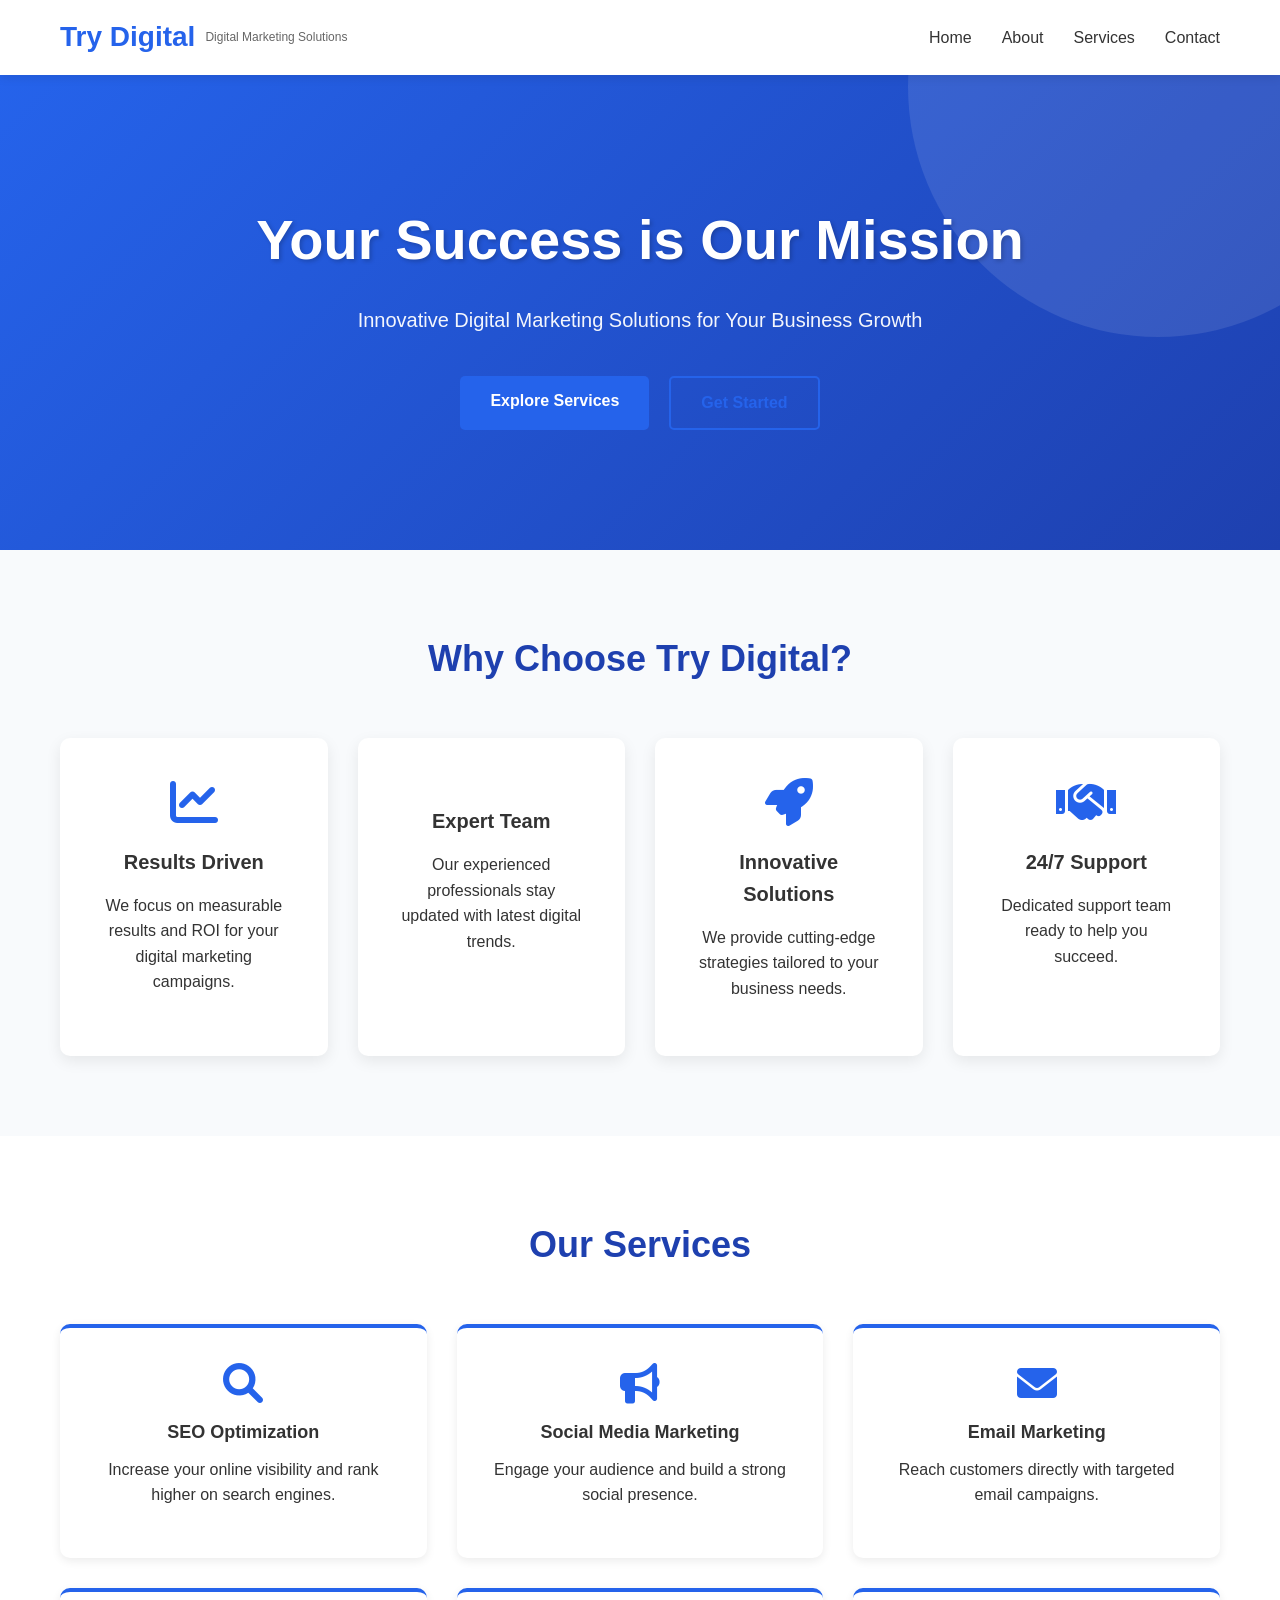
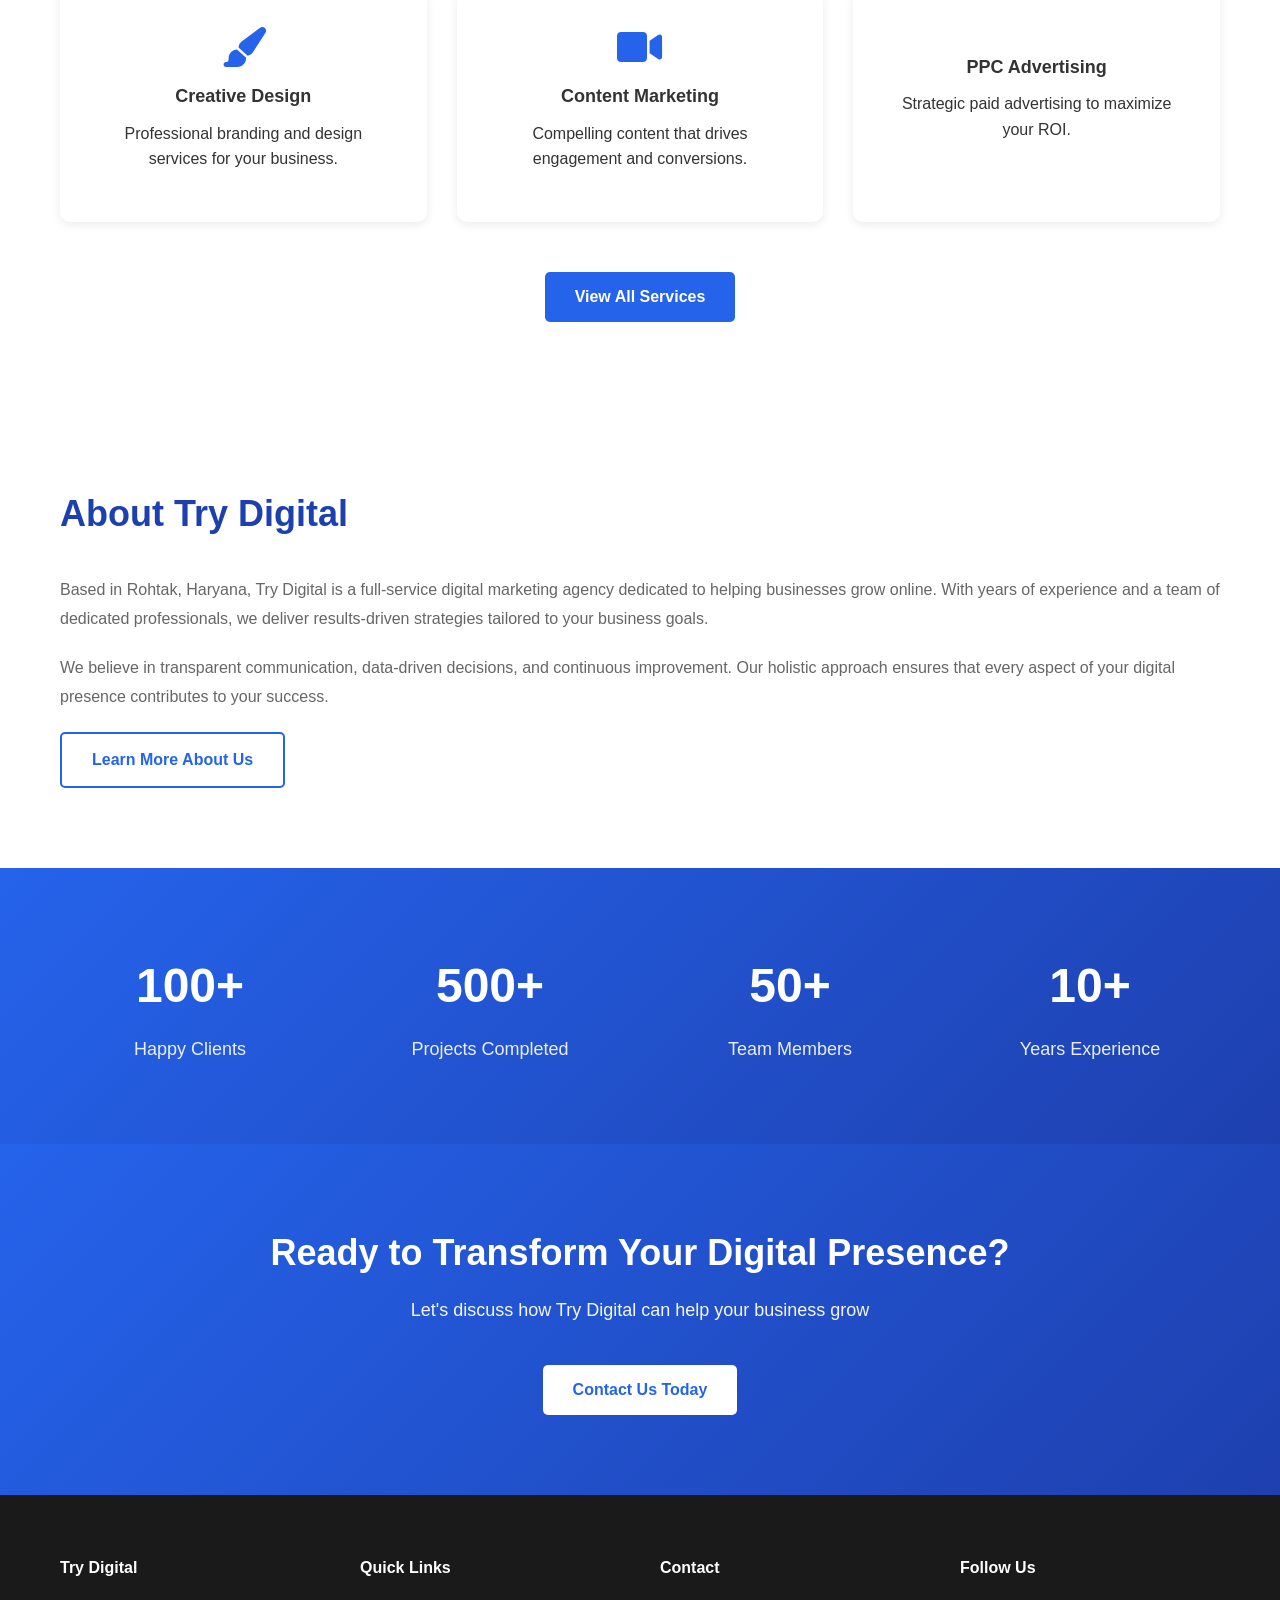
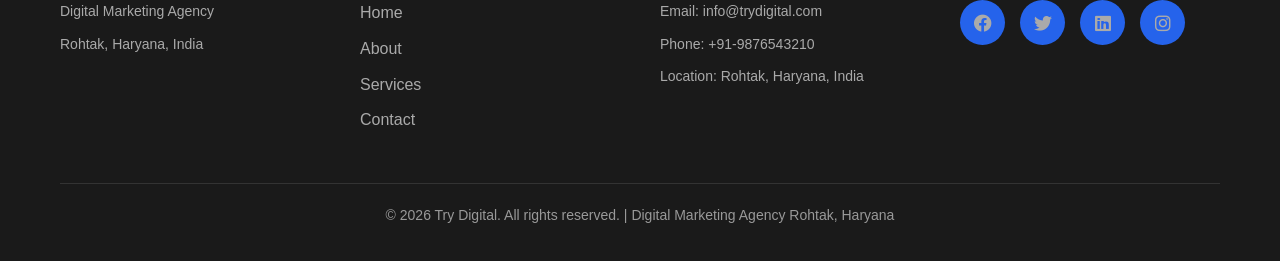
==== index.html @ 7d0ae7ed "Created files for Try Digital" ====
<!DOCTYPE html>
<html lang="en">
<head>
    <meta charset="UTF-8">
    <meta name="viewport" content="width=device-width, initial-scale=1.0">
    <title>Try Digital - Digital Marketing Agency Rohtak, Haryana</title>
    <link rel="stylesheet" href="styles.css">
    <link rel="stylesheet" href="https://cdnjs.cloudflare.com/ajax/libs/font-awesome/6.0.0/css/all.min.css">
</head>
<body>
    <!-- Navigation Bar -->
    <nav class="navbar">
        <div class="container">
            <div class="nav-content">
                <div class="logo">
                    <h1>Try Digital</h1>
                    <p class="tagline">Digital Marketing Solutions</p>
                </div>
                <ul class="nav-links">
                    <li><a href="index.html" class="active">Home</a></li>
                    <li><a href="about.html">About</a></li>
                    <li><a href="services.html">Services</a></li>
                    <li><a href="contact.html">Contact</a></li>
                </ul>
            </div>
        </div>
    </nav>

    <!-- Hero Section -->
    <section class="hero">
        <div class="hero-content">
            <h2>Your Success is Our Mission</h2>
            <p>Innovative Digital Marketing Solutions for Your Business Growth</p>
            <div class="hero-buttons">
                <a href="services.html" class="btn btn-primary">Explore Services</a>
                <a href="contact.html" class="btn btn-secondary">Get Started</a>
            </div>
        </div>
    </section>

    <!-- Features Section -->
    <section class="features">
        <div class="container">
            <h2>Why Choose Try Digital?</h2>
            <div class="features-grid">
                <div class="feature-card">
                    <i class="fas fa-chart-line"></i>
                    <h3>Results Driven</h3>
                    <p>We focus on measurable results and ROI for your digital marketing campaigns.</p>
                </div>
                <div class="feature-card">
                    <i class="fas fa-team"></i>
                    <h3>Expert Team</h3>
                    <p>Our experienced professionals stay updated with latest digital trends.</p>
                </div>
                <div class="feature-card">
                    <i class="fas fa-rocket"></i>
                    <h3>Innovative Solutions</h3>
                    <p>We provide cutting-edge strategies tailored to your business needs.</p>
                </div>
                <div class="feature-card">
                    <i class="fas fa-handshake"></i>
                    <h3>24/7 Support</h3>
                    <p>Dedicated support team ready to help you succeed.</p>
                </div>
            </div>
        </div>
    </section>

    <!-- Services Preview Section -->
    <section class="services-preview">
        <div class="container">
            <h2>Our Services</h2>
            <div class="services-grid">
                <div class="service-item">
                    <i class="fas fa-search"></i>
                    <h3>SEO Optimization</h3>
                    <p>Increase your online visibility and rank higher on search engines.</p>
                </div>
                <div class="service-item">
                    <i class="fas fa-bullhorn"></i>
                    <h3>Social Media Marketing</h3>
                    <p>Engage your audience and build a strong social presence.</p>
                </div>
                <div class="service-item">
                    <i class="fas fa-envelope"></i>
                    <h3>Email Marketing</h3>
                    <p>Reach customers directly with targeted email campaigns.</p>
                </div>
                <div class="service-item">
                    <i class="fas fa-paint-brush"></i>
                    <h3>Creative Design</h3>
                    <p>Professional branding and design services for your business.</p>
                </div>
                <div class="service-item">
                    <i class="fas fa-video"></i>
                    <h3>Content Marketing</h3>
                    <p>Compelling content that drives engagement and conversions.</p>
                </div>
                <div class="service-item">
                    <i class="fas fa-ads"></i>
                    <h3>PPC Advertising</h3>
                    <p>Strategic paid advertising to maximize your ROI.</p>
                </div>
            </div>
            <div class="center-button">
                <a href="services.html" class="btn btn-primary">View All Services</a>
            </div>
        </div>
    </section>

    <!-- About Section -->
    <section class="about-preview">
        <div class="container">
            <div class="about-content">
                <div class="about-text">
                    <h2>About Try Digital</h2>
                    <p>Based in Rohtak, Haryana, Try Digital is a full-service digital marketing agency dedicated to helping businesses grow online. With years of experience and a team of dedicated professionals, we deliver results-driven strategies tailored to your business goals.</p>
                    <p>We believe in transparent communication, data-driven decisions, and continuous improvement. Our holistic approach ensures that every aspect of your digital presence contributes to your success.</p>
                    <a href="about.html" class="btn btn-secondary">Learn More About Us</a>
                </div>
            </div>
        </div>
    </section>

    <!-- Statistics Section -->
    <section class="stats">
        <div class="container">
            <div class="stats-grid">
                <div class="stat-item">
                    <h3>100+</h3>
                    <p>Happy Clients</p>
                </div>
                <div class="stat-item">
                    <h3>500+</h3>
                    <p>Projects Completed</p>
                </div>
                <div class="stat-item">
                    <h3>50+</h3>
                    <p>Team Members</p>
                </div>
                <div class="stat-item">
                    <h3>10+</h3>
                    <p>Years Experience</p>
                </div>
            </div>
        </div>
    </section>

    <!-- CTA Section -->
    <section class="cta">
        <div class="container">
            <h2>Ready to Transform Your Digital Presence?</h2>
            <p>Let's discuss how Try Digital can help your business grow</p>
            <a href="contact.html" class="btn btn-primary">Contact Us Today</a>
        </div>
    </section>

    <!-- Footer -->
    <footer class="footer">
        <div class="container">
            <div class="footer-content">
                <div class="footer-section">
                    <h4>Try Digital</h4>
                    <p>Digital Marketing Agency</p>
                    <p>Rohtak, Haryana, India</p>
                </div>
                <div class="footer-section">
                    <h4>Quick Links</h4>
                    <ul>
                        <li><a href="index.html">Home</a></li>
                        <li><a href="about.html">About</a></li>
                        <li><a href="services.html">Services</a></li>
                        <li><a href="contact.html">Contact</a></li>
                    </ul>
                </div>
                <div class="footer-section">
                    <h4>Contact</h4>
                    <p>Email: info@trydigital.com</p>
                    <p>Phone: +91-9876543210</p>
                    <p>Location: Rohtak, Haryana, India</p>
                </div>
                <div class="footer-section">
                    <h4>Follow Us</h4>
                    <div class="social-links">
                        <a href="#"><i class="fab fa-facebook"></i></a>
                        <a href="#"><i class="fab fa-twitter"></i></a>
                        <a href="#"><i class="fab fa-linkedin"></i></a>
                        <a href="#"><i class="fab fa-instagram"></i></a>
                    </div>
                </div>
            </div>
            <div class="footer-bottom">
                <p>&copy; 2026 Try Digital. All rights reserved. | Digital Marketing Agency Rohtak, Haryana</p>
            </div>
        </div>
    </footer>

    <script src="script.js"></script>
</body>
</html>
---- styles.css ----
/* ===== Global Styles ===== */
* {
    margin: 0;
    padding: 0;
    box-sizing: border-box;
}

:root {
    --primary-color: #2563eb;
    --secondary-color: #1e40af;
    --text-color: #333;
    --light-bg: #f8fafc;
    --border-color: #e2e8f0;
    --success-color: #10b981;
    --font-family: 'Segoe UI', Tahoma, Geneva, Verdana, sans-serif;
}

html {
    scroll-behavior: smooth;
}

body {
    font-family: var(--font-family);
    color: var(--text-color);
    line-height: 1.6;
    overflow-x: hidden;
}

.container {
    max-width: 1200px;
    margin: 0 auto;
    padding: 0 20px;
}

/* ===== Typography ===== */
h1, h2, h3, h4, h5, h6 {
    font-weight: 700;
    margin-bottom: 10px;
    color: var(--text-color);
}

h1 {
    font-size: 48px;
    margin-bottom: 20px;
}

h2 {
    font-size: 36px;
    text-align: center;
    margin-bottom: 40px;
    color: var(--secondary-color);
}

h3 {
    font-size: 24px;
}

p {
    margin-bottom: 15px;
}

/* ===== Buttons ===== */
.btn {
    display: inline-block;
    padding: 12px 30px;
    font-size: 16px;
    font-weight: 600;
    border-radius: 5px;
    text-decoration: none;
    cursor: pointer;
    transition: all 0.3s ease;
    border: none;
    text-align: center;
}

.btn-primary {
    background-color: var(--primary-color);
    color: white;
}

.btn-primary:hover {
    background-color: var(--secondary-color);
    transform: translateY(-2px);
    box-shadow: 0 10px 20px rgba(37, 99, 235, 0.3);
}

.btn-secondary {
    background-color: transparent;
    color: var(--primary-color);
    border: 2px solid var(--primary-color);
}

.btn-secondary:hover {
    background-color: var(--primary-color);
    color: white;
}

/* ===== Navigation Bar ===== */
.navbar {
    background-color: white;
    box-shadow: 0 2px 10px rgba(0, 0, 0, 0.1);
    position: sticky;
    top: 0;
    z-index: 1000;
}

.nav-content {
    display: flex;
    justify-content: space-between;
    align-items: center;
    padding: 15px 0;
}

.logo {
    display: flex;
    align-items: center;
    gap: 10px;
}

.logo h1 {
    font-size: 28px;
    color: var(--primary-color);
    margin: 0;
}

.tagline {
    font-size: 12px;
    color: #666;
    margin: 0;
}

.nav-links {
    display: flex;
    list-style: none;
    gap: 30px;
}

.nav-links a {
    text-decoration: none;
    color: var(--text-color);
    font-weight: 500;
    transition: color 0.3s ease;
    position: relative;
}

.nav-links a:hover,
.nav-links a.active {
    color: var(--primary-color);
}

.nav-links a.active::after {
    content: '';
    position: absolute;
    bottom: -5px;
    left: 0;
    width: 100%;
    height: 2px;
    background-color: var(--primary-color);
}

/* ===== Hero Section ===== */
.hero {
    background: linear-gradient(135deg, var(--primary-color) 0%, var(--secondary-color) 100%);
    color: white;
    padding: 120px 0;
    text-align: center;
    position: relative;
    overflow: hidden;
}

.hero::before {
    content: '';
    position: absolute;
    top: -50%;
    right: -10%;
    width: 500px;
    height: 500px;
    background: rgba(255, 255, 255, 0.1);
    border-radius: 50%;
}

.hero-content {
    position: relative;
    z-index: 2;
}

.hero h2 {
    font-size: 56px;
    color: white;
    margin-bottom: 20px;
    text-shadow: 2px 2px 4px rgba(0, 0, 0, 0.2);
}

.hero p {
    font-size: 20px;
    margin-bottom: 40px;
    color: rgba(255, 255, 255, 0.95);
}

.hero-buttons {
    display: flex;
    gap: 20px;
    justify-content: center;
    flex-wrap: wrap;
}

/* ===== Page Header ===== */
.page-header {
    background: linear-gradient(135deg, var(--primary-color) 0%, var(--secondary-color) 100%);
    color: white;
    padding: 60px 0;
    text-align: center;
}

.page-header h1 {
    color: white;
    margin-bottom: 10px;
}

.page-header p {
    font-size: 18px;
    color: rgba(255, 255, 255, 0.9);
}

/* ===== Features Section ===== */
.features {
    padding: 80px 0;
    background-color: var(--light-bg);
}

.features-grid {
    display: grid;
    grid-template-columns: repeat(auto-fit, minmax(250px, 1fr));
    gap: 30px;
    margin-top: 50px;
}

.feature-card {
    background: white;
    padding: 40px;
    border-radius: 10px;
    text-align: center;
    box-shadow: 0 5px 15px rgba(0, 0, 0, 0.08);
    transition: all 0.3s ease;
}

.feature-card:hover {
    transform: translateY(-10px);
    box-shadow: 0 15px 30px rgba(0, 0, 0, 0.15);
}

.feature-card i {
    font-size: 48px;
    color: var(--primary-color);
    margin-bottom: 20px;
}

.feature-card h3 {
    margin-bottom: 15px;
    font-size: 20px;
}

/* ===== Services Preview Section ===== */
.services-preview {
    padding: 80px 0;
}

.services-grid {
    display: grid;
    grid-template-columns: repeat(auto-fit, minmax(280px, 1fr));
    gap: 30px;
    margin: 50px 0;
}

.service-item {
    background: white;
    padding: 35px;
    border-radius: 10px;
    text-align: center;
    box-shadow: 0 3px 10px rgba(0, 0, 0, 0.08);
    transition: all 0.3s ease;
    border-top: 4px solid var(--primary-color);
}

.service-item:hover {
    transform: translateY(-8px);
    box-shadow: 0 10px 25px rgba(0, 0, 0, 0.12);
}

.service-item i {
    font-size: 40px;
    color: var(--primary-color);
    margin-bottom: 15px;
}

.service-item h3 {
    font-size: 18px;
    margin-bottom: 10px;
}

.center-button {
    text-align: center;
    margin-top: 50px;
}

/* ===== Services Details Section ===== */
.services-details {
    padding: 80px 0;
    background-color: var(--light-bg);
}

.service-detail-card {
    background: white;
    padding: 40px;
    margin-bottom: 40px;
    border-radius: 10px;
    box-shadow: 0 3px 10px rgba(0, 0, 0, 0.08);
    border-left: 5px solid var(--primary-color);
}

.service-icon {
    font-size: 50px;
    color: var(--primary-color);
    margin-bottom: 20px;
}

.service-detail-card h3 {
    font-size: 24px;
    margin-bottom: 15px;
    color: var(--secondary-color);
}

.service-features {
    list-style: none;
    margin-top: 20px;
}

.service-features li {
    padding: 8px 0;
    color: #666;
}

.service-features i {
    color: var(--success-color);
    margin-right: 10px;
    font-size: 14px;
}

/* ===== About Section ===== */
.about-preview {
    padding: 80px 0;
}

.about-section {
    padding: 80px 0;
    background-color: var(--light-bg);
}

.about-grid {
    display: grid;
    grid-template-columns: 1fr 1fr;
    gap: 50px;
    align-items: center;
}

.about-text {
    line-height: 1.8;
}

.about-text h2 {
    text-align: left;
    margin-bottom: 30px;
}

.about-text p {
    color: #666;
    margin-bottom: 20px;
    font-size: 16px;
}

/* ===== Mission & Vision Section ===== */
.mission-vision {
    padding: 80px 0;
}

.mv-grid {
    display: grid;
    grid-template-columns: repeat(auto-fit, minmax(300px, 1fr));
    gap: 40px;
    margin-top: 50px;
}

.mv-card {
    background: linear-gradient(135deg, var(--primary-color), var(--secondary-color));
    color: white;
    padding: 40px;
    border-radius: 10px;
    text-align: center;
    box-shadow: 0 5px 15px rgba(37, 99, 235, 0.3);
}

.mv-card i {
    font-size: 48px;
    margin-bottom: 20px;
}

.mv-card h3 {
    color: white;
    margin-bottom: 15px;
}

.mv-card p {
    color: rgba(255, 255, 255, 0.95);
    font-size: 15px;
}

/* ===== Why Choose Section ===== */
.why-choose {
    padding: 80px 0;
    background-color: var(--light-bg);
}

.choose-grid {
    display: grid;
    grid-template-columns: repeat(auto-fit, minmax(300px, 1fr));
    gap: 30px;
    margin-top: 50px;
}

.choose-item {
    background: white;
    padding: 30px;
    border-radius: 8px;
    box-shadow: 0 3px 10px rgba(0, 0, 0, 0.08);
}

.choose-item i {
    color: var(--success-color);
    font-size: 24px;
    margin-bottom: 15px;
}

.choose-item h4 {
    color: var(--secondary-color);
    margin-bottom: 10px;
    font-size: 18px;
}

.choose-item p {
    color: #666;
    font-size: 15px;
    margin: 0;
}

/* ===== Team Section ===== */
.team {
    padding: 80px 0;
}

.section-subtitle {
    text-align: center;
    color: #666;
    font-size: 18px;
    margin: -30px 0 50px 0;
}

.team-grid {
    display: grid;
    grid-template-columns: repeat(auto-fit, minmax(250px, 1fr));
    gap: 40px;
    margin-top: 50px;
}

.team-member {
    background: white;
    padding: 40px;
    text-align: center;
    border-radius: 10px;
    box-shadow: 0 3px 10px rgba(0, 0, 0, 0.08);
    transition: all 0.3s ease;
}

.team-member:hover {
    transform: translateY(-10px);
    box-shadow: 0 10px 25px rgba(0, 0, 0, 0.12);
}

.member-image {
    font-size: 80px;
    color: var(--primary-color);
    margin-bottom: 20px;
}

.team-member h4 {
    font-size: 18px;
    margin-bottom: 10px;
    color: var(--secondary-color);
}

.team-member p {
    color: #666;
    font-size: 14px;
    margin: 0;
}

/* ===== Statistics Section ===== */
.stats {
    background: linear-gradient(135deg, var(--primary-color) 0%, var(--secondary-color) 100%);
    color: white;
    padding: 80px 0;
}

.stats-grid {
    display: grid;
    grid-template-columns: repeat(auto-fit, minmax(200px, 1fr));
    gap: 40px;
}

.stat-item {
    text-align: center;
}

.stat-item h3 {
    font-size: 48px;
    color: white;
    margin-bottom: 10px;
}

.stat-item p {
    font-size: 18px;
    color: rgba(255, 255, 255, 0.9);
    margin: 0;
}

/* ===== Process Section ===== */
.process {
    padding: 80px 0;
    background-color: var(--light-bg);
}

.process-steps {
    display: grid;
    grid-template-columns: repeat(auto-fit, minmax(220px, 1fr));
    gap: 30px;
    margin-top: 50px;
}

.step {
    text-align: center;
    position: relative;
}

.step-number {
    width: 60px;
    height: 60px;
    background: var(--primary-color);
    color: white;
    border-radius: 50%;
    display: flex;
    align-items: center;
    justify-content: center;
    font-size: 28px;
    font-weight: bold;
    margin: 0 auto 20px;
}

.step h4 {
    color: var(--secondary-color);
    margin-bottom: 10px;
}

.step p {
    color: #666;
    margin: 0;
}

/* ===== Contact Section ===== */
.contact-section {
    padding: 80px 0;
}

.contact-grid {
    display: grid;
    grid-template-columns: 1fr 1fr;
    gap: 50px;
}

.contact-info {
    background-color: var(--light-bg);
    padding: 40px;
    border-radius: 10px;
}

.contact-info h2 {
    text-align: left;
    margin-bottom: 30px;
}

.info-item {
    display: flex;
    gap: 20px;
    margin-bottom: 30px;
}

.info-item i {
    font-size: 24px;
    color: var(--primary-color);
    min-width: 30px;
    margin-top: 5px;
}

.info-item h4 {
    color: var(--secondary-color);
    margin-bottom: 8px;
    font-size: 16px;
}

.info-item p {
    color: #666;
    margin: 0;
}

.info-item a {
    color: var(--primary-color);
    text-decoration: none;
}

.info-item a:hover {
    text-decoration: underline;
}

.social-section {
    margin-top: 40px;
    padding-top: 30px;
    border-top: 2px solid var(--border-color);
}

.social-section h4 {
    color: var(--secondary-color);
    margin-bottom: 15px;
}

.social-links {
    display: flex;
    gap: 15px;
}

.social-links a {
    width: 45px;
    height: 45px;
    background: var(--primary-color);
    color: white;
    border-radius: 50%;
    display: flex;
    align-items: center;
    justify-content: center;
    font-size: 18px;
    text-decoration: none;
    transition: all 0.3s ease;
}

.social-links a:hover {
    background: var(--secondary-color);
    transform: translateY(-5px);
}

/* ===== Contact Form ===== */
.contact-form-wrapper h2 {
    text-align: left;
    margin-bottom: 30px;
}

.contact-form {
    background: white;
    padding: 40px;
    border-radius: 10px;
    box-shadow: 0 5px 15px rgba(0, 0, 0, 0.08);
}

.form-group {
    margin-bottom: 25px;
}

.form-group label {
    display: block;
    margin-bottom: 8px;
    font-weight: 600;
    color: var(--text-color);
}

.form-group input,
.form-group select,
.form-group textarea {
    width: 100%;
    padding: 12px 15px;
    border: 2px solid var(--border-color);
    border-radius: 5px;
    font-family: var(--font-family);
    font-size: 15px;
    transition: border-color 0.3s ease;
}

.form-group input:focus,
.form-group select:focus,
.form-group textarea:focus {
    outline: none;
    border-color: var(--primary-color);
    box-shadow: 0 0 0 3px rgba(37, 99, 235, 0.1);
}

.form-group textarea {
    resize: vertical;
    min-height: 120px;
}

.contact-form button {
    width: 100%;
    padding: 14px;
    font-size: 16px;
    font-weight: 600;
}

/* ===== Contact Benefits ===== */
.why-contact {
    padding: 80px 0;
    background-color: var(--light-bg);
}

.contact-benefits {
    display: grid;
    grid-template-columns: repeat(auto-fit, minmax(250px, 1fr));
    gap: 30px;
    margin-top: 50px;
}

.benefit-item {
    background: white;
    padding: 35px;
    text-align: center;
    border-radius: 10px;
    box-shadow: 0 3px 10px rgba(0, 0, 0, 0.08);
}

.benefit-item i {
    font-size: 48px;
    color: var(--primary-color);
    margin-bottom: 15px;
}

.benefit-item h4 {
    color: var(--secondary-color);
    margin-bottom: 10px;
}

.benefit-item p {
    color: #666;
    margin: 0;
}

/* ===== Map Section ===== */
.map-section {
    padding: 80px 0;
}

.map-section h2 {
    margin-bottom: 40px;
}

.map-container {
    border-radius: 10px;
    overflow: hidden;
    box-shadow: 0 10px 30px rgba(0, 0, 0, 0.1);
    height: 400px;
}

/* ===== CTA Section ===== */
.cta {
    background: linear-gradient(135deg, var(--primary-color) 0%, var(--secondary-color) 100%);
    color: white;
    padding: 80px 0;
    text-align: center;
}

.cta h2 {
    color: white;
    margin-bottom: 15px;
}

.cta p {
    font-size: 18px;
    color: rgba(255, 255, 255, 0.95);
    margin-bottom: 40px;
}

.cta .btn-primary {
    background-color: white;
    color: var(--primary-color);
}

.cta .btn-primary:hover {
    background-color: var(--light-bg);
}

/* ===== Footer ===== */
.footer {
    background-color: #1a1a1a;
    color: #ccc;
    padding: 60px 0 20px;
}

.footer-content {
    display: grid;
    grid-template-columns: repeat(auto-fit, minmax(250px, 1fr));
    gap: 40px;
    margin-bottom: 40px;
}

.footer-section h4 {
    color: white;
    margin-bottom: 20px;
    font-size: 16px;
}

.footer-section p {
    color: #aaa;
    font-size: 14px;
    margin-bottom: 10px;
}

.footer-section ul {
    list-style: none;
}

.footer-section ul li {
    margin-bottom: 10px;
}

.footer-section a {
    color: #aaa;
    text-decoration: none;
    transition: color 0.3s ease;
}

.footer-section a:hover {
    color: var(--primary-color);
}

.footer-bottom {
    border-top: 1px solid #333;
    padding-top: 20px;
    text-align: center;
    color: #999;
    font-size: 14px;
}

/* ===== Responsive Design ===== */
@media (max-width: 768px) {
    .nav-links {
        gap: 15px;
        font-size: 14px;
    }

    .hero h2 {
        font-size: 36px;
    }

    h1 {
        font-size: 32px;
    }

    h2 {
        font-size: 28px;
    }

    .contact-grid,
    .about-grid {
        grid-template-columns: 1fr;
    }

    .hero-buttons {
        flex-direction: column;
        align-items: center;
    }

    .hero-buttons .btn {
        width: 100%;
        max-width: 300px;
    }

    .services-grid,
    .features-grid,
    .choose-grid,
    .contact-benefits {
        grid-template-columns: 1fr;
    }

    .map-container {
        height: 300px;
    }
}

@media (max-width: 480px) {
    .container {
        padding: 0 15px;
    }

    .nav-links {
        gap: 10px;
        font-size: 12px;
    }

    .logo h1 {
        font-size: 20px;
    }

    .hero {
        padding: 60px 0;
    }

    .hero h2 {
        font-size: 28px;
    }

    .hero p {
        font-size: 16px;
    }

    h2 {
        font-size: 24px;
    }

    .feature-card,
    .service-item,
    .service-detail-card {
        padding: 20px;
    }

    .stats-grid {
        gap: 20px;
    }

    .stat-item h3 {
        font-size: 32px;
    }
}
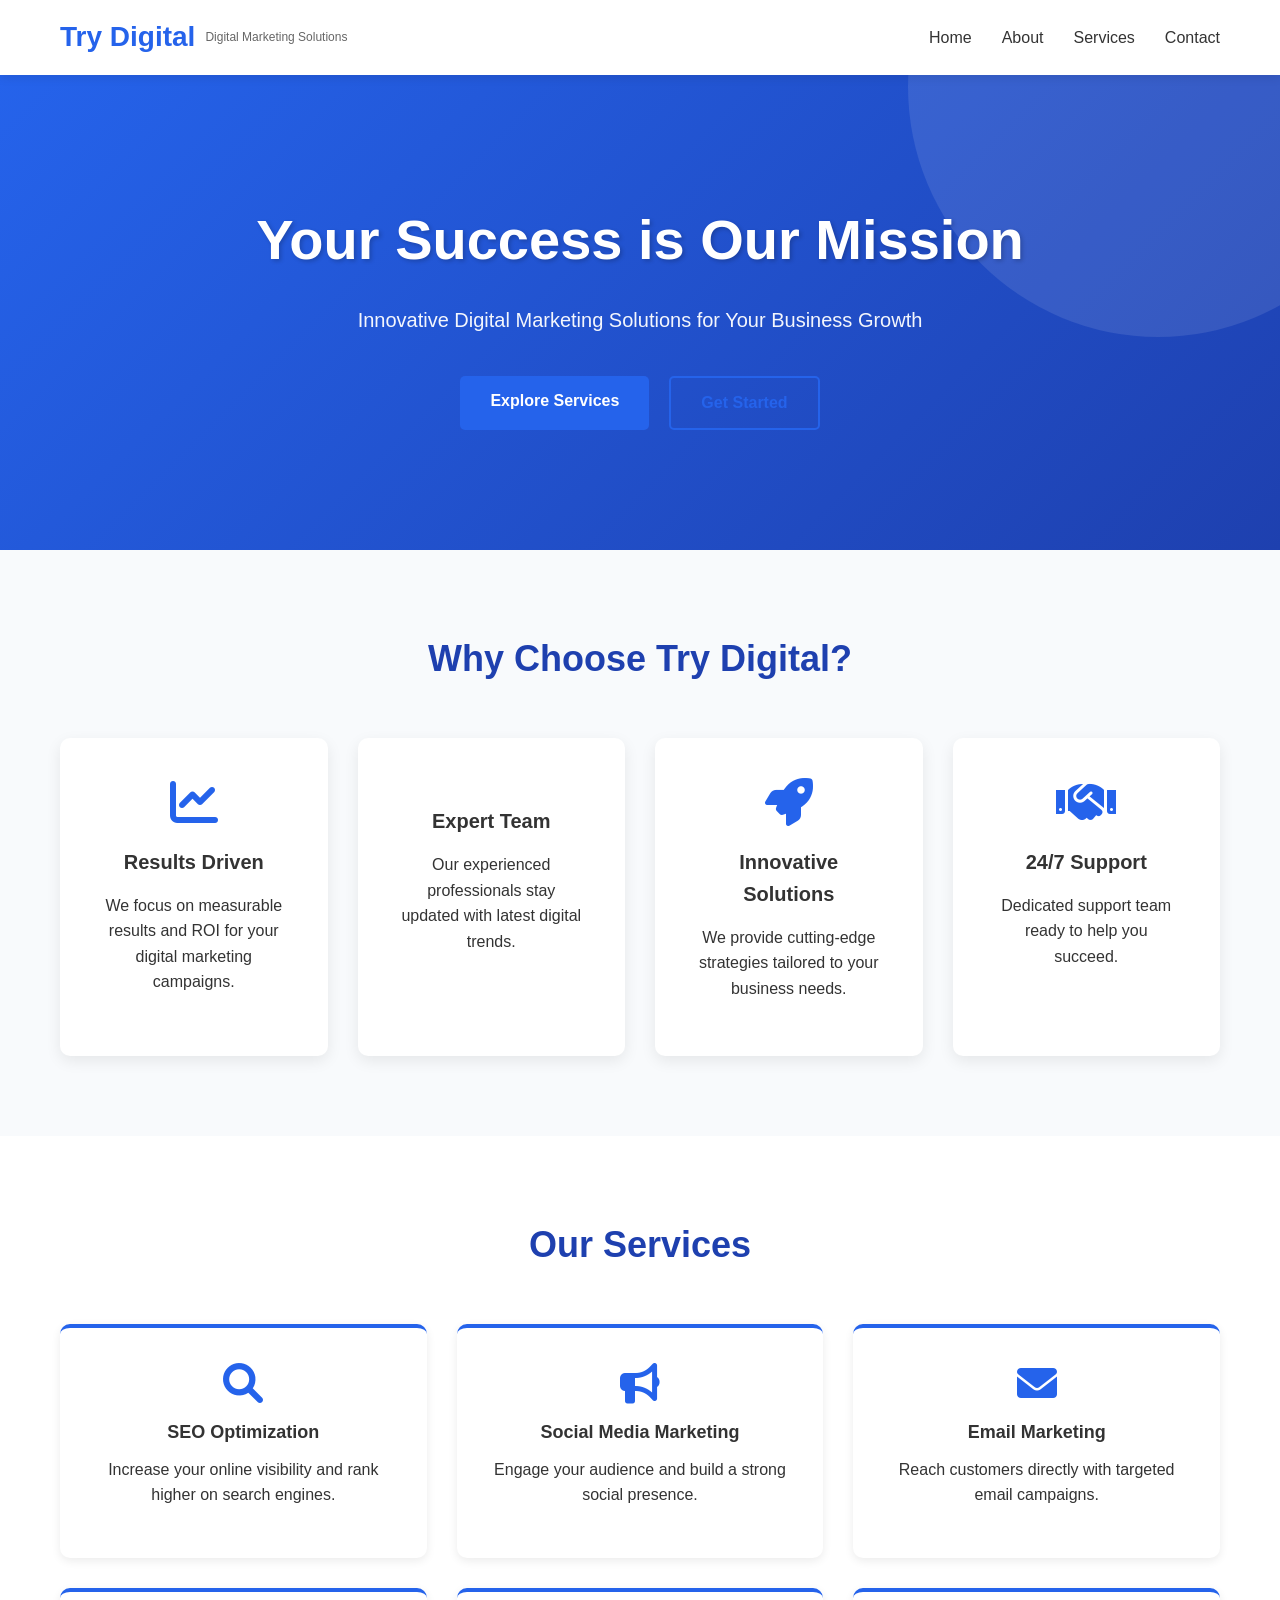
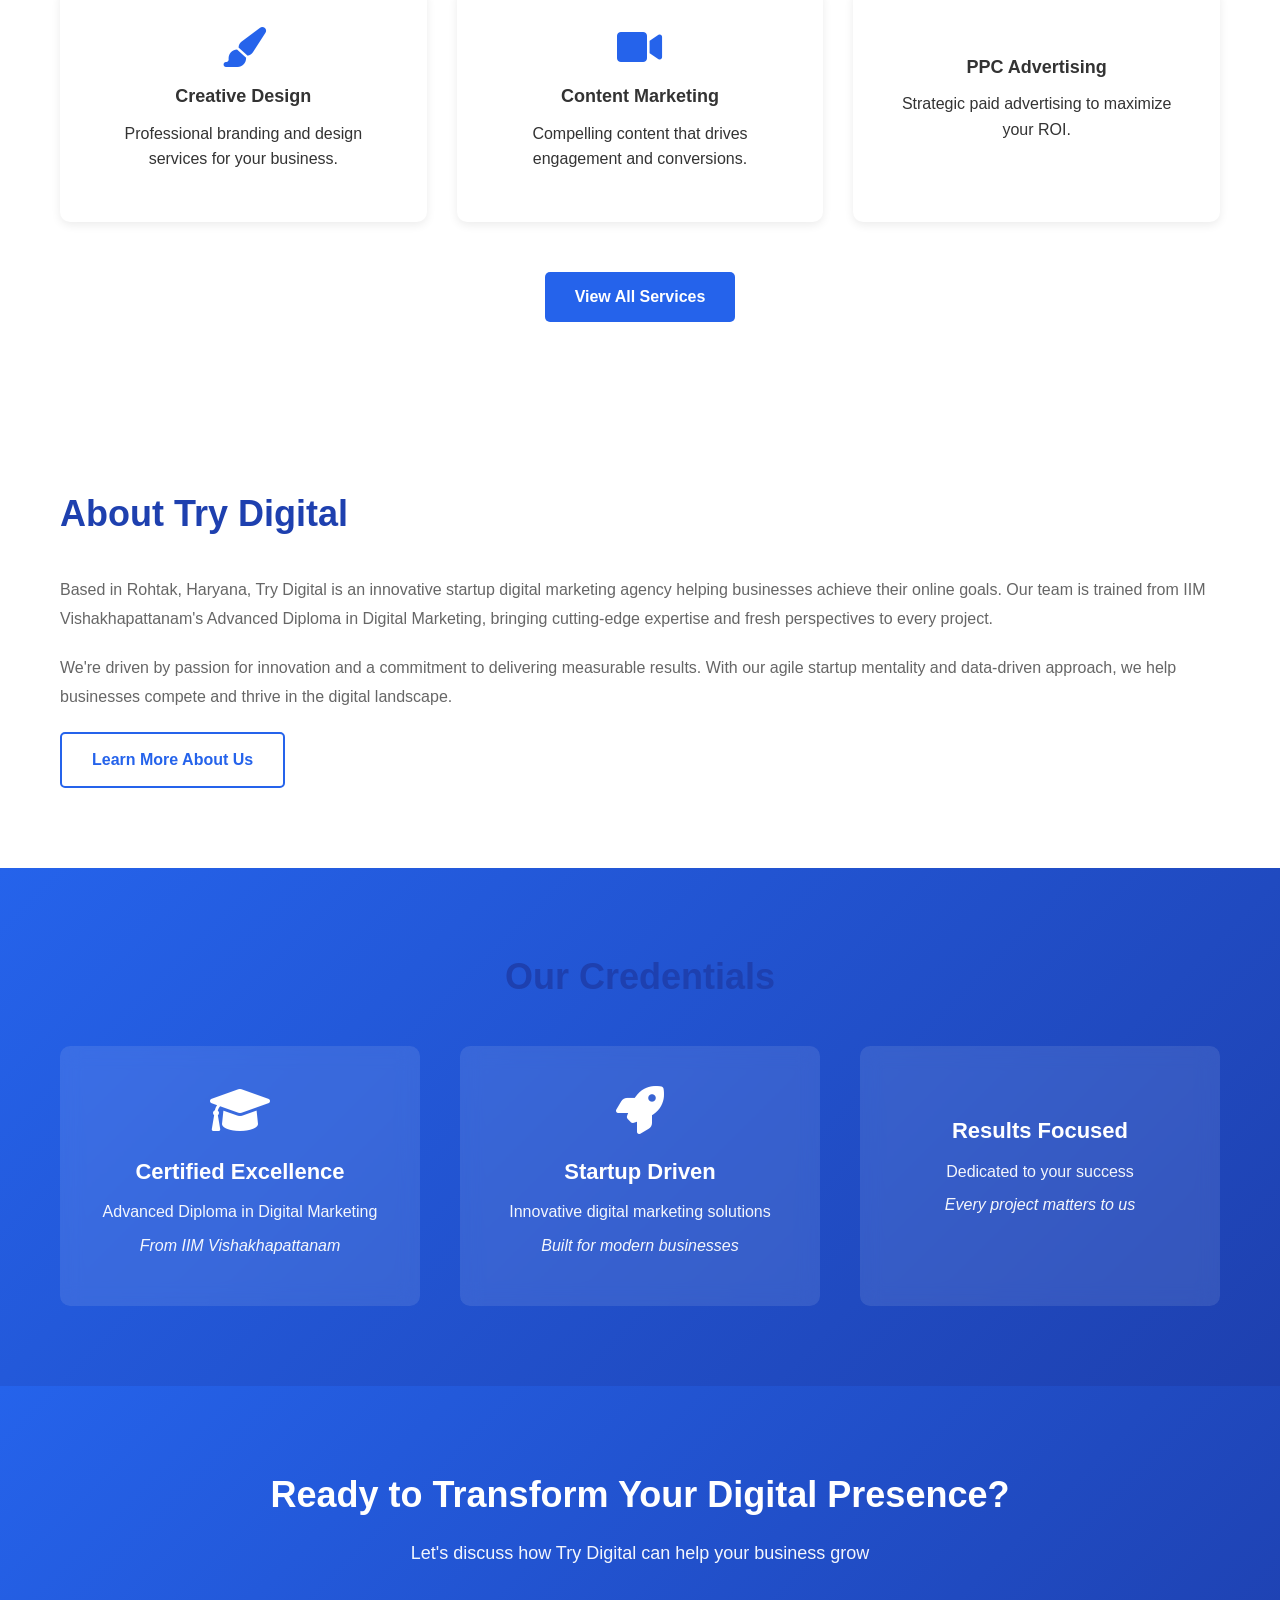
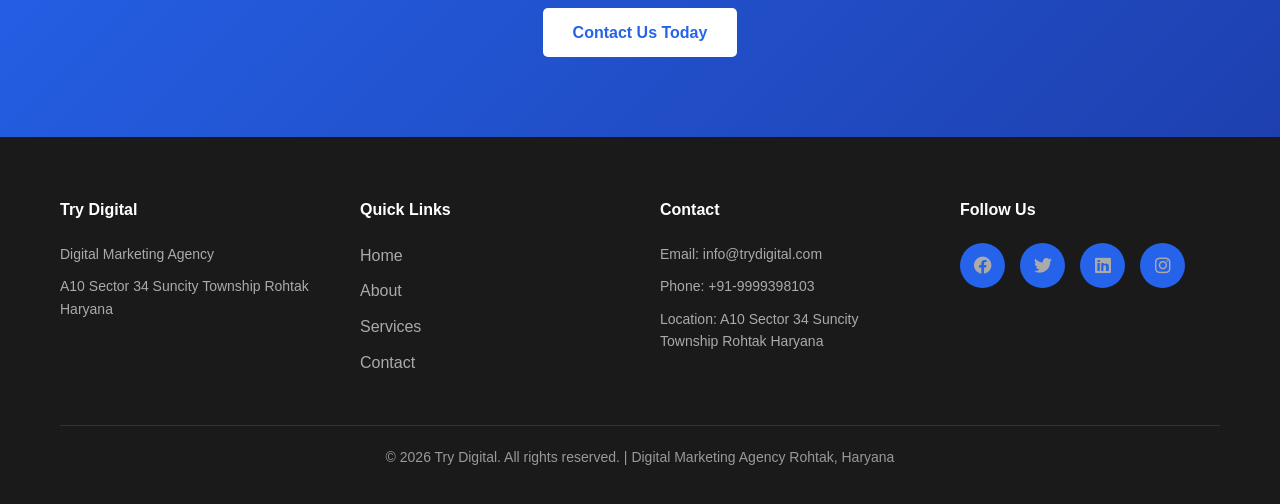
==== commit 207c4124: "Make address related content changes" ====
--- a/index.html
+++ b/index.html
@@ -115,33 +115,36 @@
             <div class="about-content">
                 <div class="about-text">
                     <h2>About Try Digital</h2>
-                    <p>Based in Rohtak, Haryana, Try Digital is a full-service digital marketing agency dedicated to helping businesses grow online. With years of experience and a team of dedicated professionals, we deliver results-driven strategies tailored to your business goals.</p>
-                    <p>We believe in transparent communication, data-driven decisions, and continuous improvement. Our holistic approach ensures that every aspect of your digital presence contributes to your success.</p>
+                    <p>Based in Rohtak, Haryana, Try Digital is an innovative startup digital marketing agency helping businesses achieve their online goals. Our team is trained from IIM Vishakhapattanam's Advanced Diploma in Digital Marketing, bringing cutting-edge expertise and fresh perspectives to every project.</p>
+                    <p>We're driven by passion for innovation and a commitment to delivering measurable results. With our agile startup mentality and data-driven approach, we help businesses compete and thrive in the digital landscape.</p>
                     <a href="about.html" class="btn btn-secondary">Learn More About Us</a>
                 </div>
             </div>
         </div>
     </section>
 
-    <!-- Statistics Section -->
-    <section class="stats">
-        <div class="container">
-            <div class="stats-grid">
-                <div class="stat-item">
-                    <h3>100+</h3>
-                    <p>Happy Clients</p>
-                </div>
-                <div class="stat-item">
-                    <h3>500+</h3>
-                    <p>Projects Completed</p>
-                </div>
-                <div class="stat-item">
-                    <h3>50+</h3>
-                    <p>Team Members</p>
-                </div>
-                <div class="stat-item">
-                    <h3>10+</h3>
-                    <p>Years Experience</p>
+    <!-- Credentials Section -->
+    <section class="credentials">
+        <div class="container">
+            <h2>Our Credentials</h2>
+            <div class="credentials-content">
+                <div class="credential-card">
+                    <i class="fas fa-graduation-cap"></i>
+                    <h3>Certified Excellence</h3>
+                    <p>Advanced Diploma in Digital Marketing</p>
+                    <p class="credential-institute">From IIM Vishakhapattanam</p>
+                </div>
+                <div class="credential-card">
+                    <i class="fas fa-rocket"></i>
+                    <h3>Startup Driven</h3>
+                    <p>Innovative digital marketing solutions</p>
+                    <p class="credential-institute">Built for modern businesses</p>
+                </div>
+                <div class="credential-card">
+                    <i class="fas fa-target"></i>
+                    <h3>Results Focused</h3>
+                    <p>Dedicated to your success</p>
+                    <p class="credential-institute">Every project matters to us</p>
                 </div>
             </div>
         </div>
@@ -163,7 +166,7 @@
                 <div class="footer-section">
                     <h4>Try Digital</h4>
                     <p>Digital Marketing Agency</p>
-                    <p>Rohtak, Haryana, India</p>
+                    <p>A10 Sector 34 Suncity Township Rohtak Haryana</p>
                 </div>
                 <div class="footer-section">
                     <h4>Quick Links</h4>
@@ -177,8 +180,8 @@
                 <div class="footer-section">
                     <h4>Contact</h4>
                     <p>Email: info@trydigital.com</p>
-                    <p>Phone: +91-9876543210</p>
-                    <p>Location: Rohtak, Haryana, India</p>
+                    <p>Phone: +91-9999398103</p>
+                    <p>Location: A10 Sector 34 Suncity Township Rohtak Haryana</p>
                 </div>
                 <div class="footer-section">
                     <h4>Follow Us</h4>
--- a/styles.css
+++ b/styles.css
@@ -503,32 +503,55 @@
     margin: 0;
 }
 
-/* ===== Statistics Section ===== */
-.stats {
+/* ===== Credentials Section ===== */
+.credentials {
     background: linear-gradient(135deg, var(--primary-color) 0%, var(--secondary-color) 100%);
     color: white;
     padding: 80px 0;
 }
 
-.stats-grid {
-    display: grid;
-    grid-template-columns: repeat(auto-fit, minmax(200px, 1fr));
+.credentials-content {
+    display: grid;
+    grid-template-columns: repeat(auto-fit, minmax(250px, 1fr));
     gap: 40px;
 }
 
-.stat-item {
-    text-align: center;
-}
-
-.stat-item h3 {
+.credential-card {
+    text-align: center;
+    background: rgba(255, 255, 255, 0.1);
+    padding: 40px;
+    border-radius: 10px;
+    backdrop-filter: blur(10px);
+    transition: all 0.3s ease;
+}
+
+.credential-card:hover {
+    background: rgba(255, 255, 255, 0.15);
+    transform: translateY(-5px);
+}
+
+.credential-card i {
     font-size: 48px;
-    color: white;
+    margin-bottom: 20px;
+    color: white;
+}
+
+.credential-card h3 {
+    color: white;
+    font-size: 22px;
     margin-bottom: 10px;
 }
 
-.stat-item p {
-    font-size: 18px;
-    color: rgba(255, 255, 255, 0.9);
+.credential-card p {
+    font-size: 16px;
+    color: rgba(255, 255, 255, 0.95);
+    margin-bottom: 8px;
+}
+
+.credential-institute {
+    font-size: 14px;
+    color: rgba(255, 255, 255, 0.85);
+    font-style: italic;
     margin: 0;
 }
 
@@ -935,11 +958,11 @@
         padding: 20px;
     }
 
-    .stats-grid {
+    .credentials-content {
         gap: 20px;
     }
 
-    .stat-item h3 {
-        font-size: 32px;
-    }
-}
+    .credential-card {
+        padding: 25px;
+    }
+}
